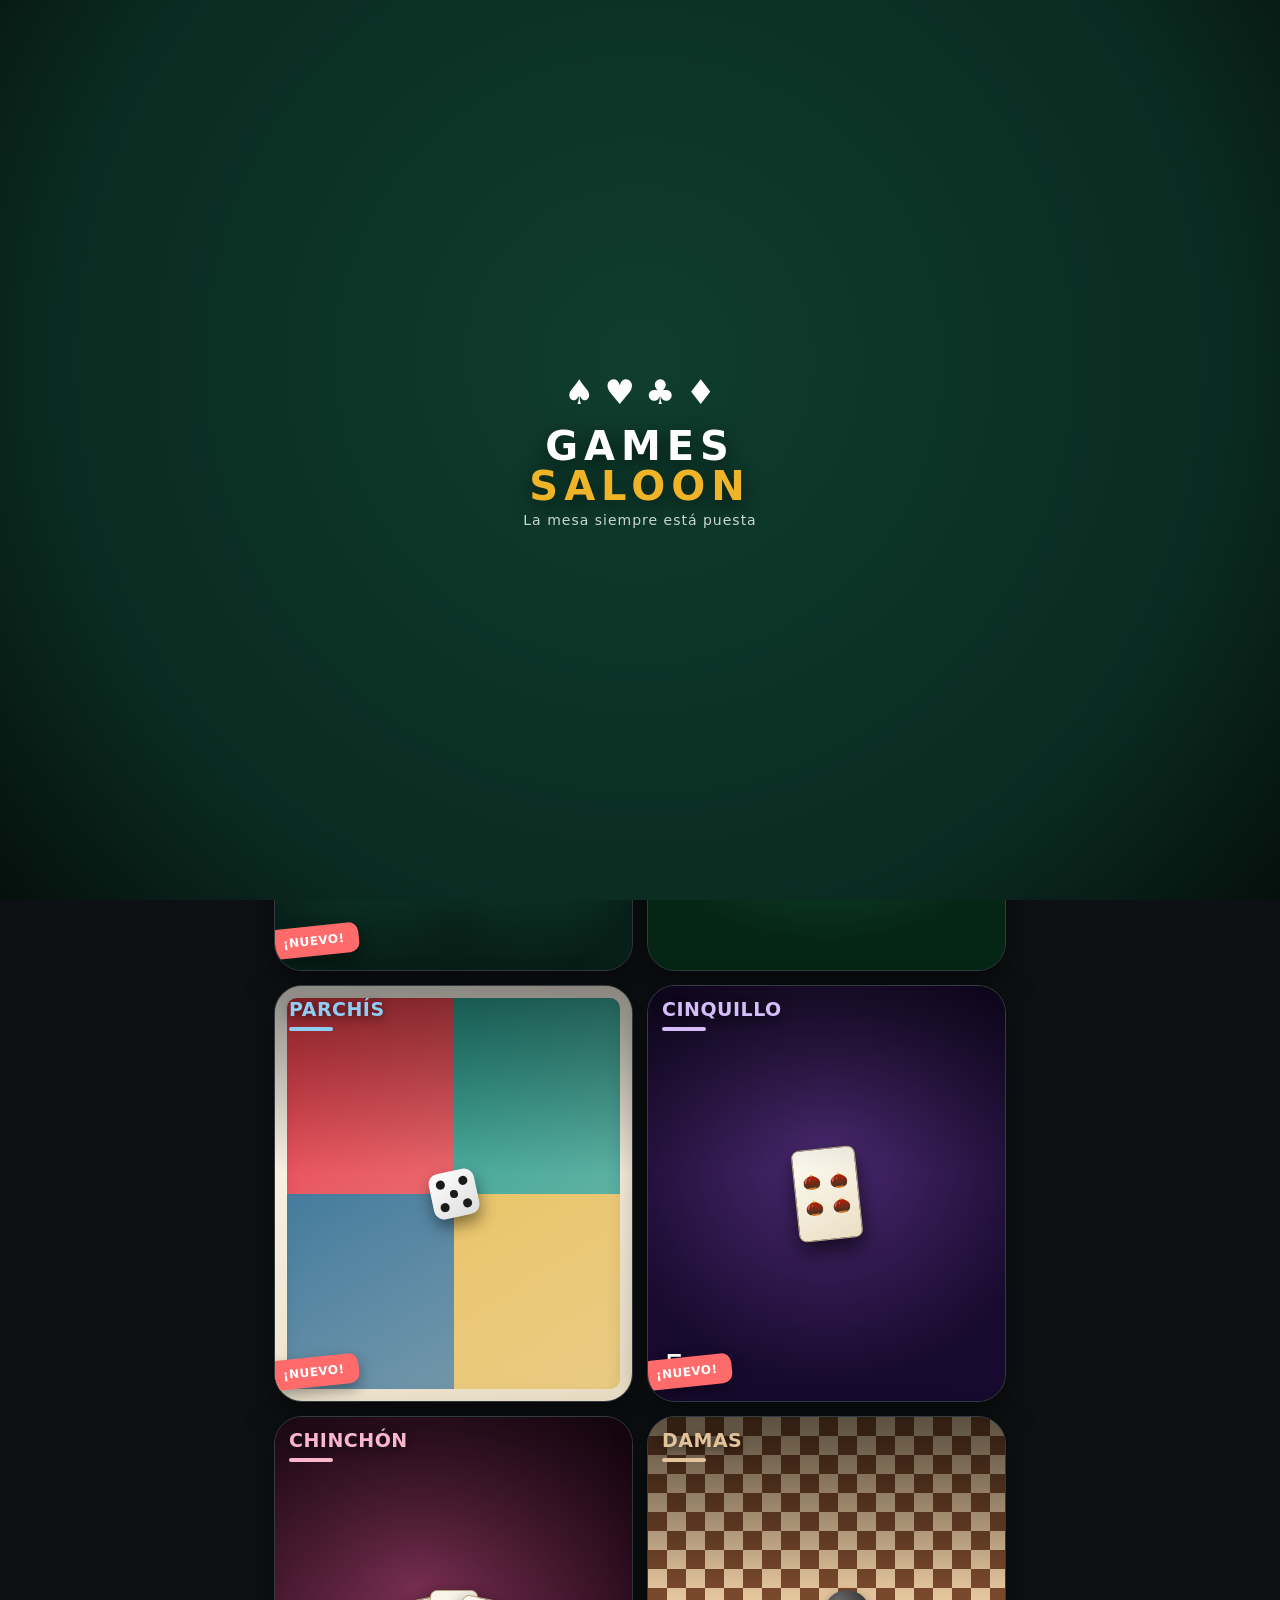
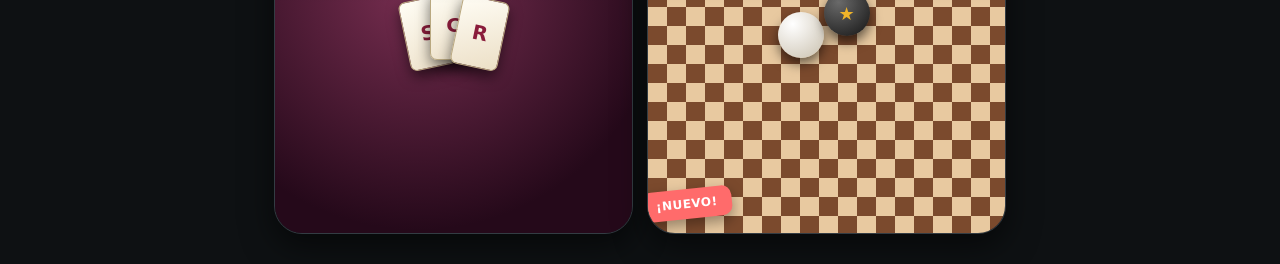
==== android/app/src/main/assets/www/index.html @ 5867a9f1 "Add files via upload" ====
<!DOCTYPE html>
<html lang="es">
<head>
<meta charset="utf-8">
<meta name="viewport" content="width=device-width,initial-scale=1,viewport-fit=cover,user-scalable=no">
<title>GamesSaloon · Xito Development</title>
<link rel="stylesheet" href="css/style.css">
</head>
<body data-theme="dark">

<div id="splash">
  <div class="splash-logo">
    <span class="suit s1">♠</span><span class="suit s2">♥</span><span class="suit s3">♣</span><span class="suit s4">♦</span>
  </div>
  <h1 class="splash-title">GAMES<br><span style="color:#f0b429">SALOON</span></h1>
  <p class="splash-sub">La mesa siempre está puesta</p>
</div>

<header id="topbar">
  <button class="icon-btn" id="menuBtn" aria-label="Menú">
    <svg viewBox="0 0 24 24"><path d="M4 7h16M4 12h10M4 17h13"/></svg>
  </button>
  <div class="brand">GAMESSALOON</div>
  <div class="top-actions">
    <button class="icon-btn" id="musicBtn" aria-label="Música">
      <svg viewBox="0 0 24 24"><path d="M9 18V5l10-2v13"/><circle cx="6.5" cy="18" r="2.5"/><circle cx="16.5" cy="16" r="2.5"/></svg>
    </button>
    <button class="icon-btn" id="themeBtn" aria-label="Tema">
      <svg viewBox="0 0 24 24"><path d="M12 3a9 9 0 1 0 9 9 7 7 0 0 1-9-9z"/></svg>
    </button>
  </div>
</header>

<nav id="drawer">
  <div class="drawer-head">
    <div class="avatar" id="avatarInit">?</div>
    <div>
      <div class="drawer-name" id="drawerName">Invitado</div>
      <div class="drawer-sub" id="drawerStats">0 partidas jugadas</div>
    </div>
  </div>
  <button class="drawer-item" data-nav="hub"><span>🎲</span> Juegos</button>
  <button class="drawer-item" data-nav="online"><span>🌐</span> Jugar online</button>
  <button class="drawer-item" data-nav="stats"><span>📊</span> Estadísticas</button>
  <button class="drawer-item" data-nav="ranking"><span>🏆</span> Ranking global</button>
  <button class="drawer-item" data-nav="settings"><span>⚙️</span> Ajustes</button>
  <div class="drawer-foot">Xito Development</div>
</nav>
<div id="scrim"></div>

<main id="view"></main>

<div id="toast"></div>

<script src="js/audio.js"></script>
<script src="js/cards.js"></script>
<script src="js/net.js"></script>
<script src="js/games/solitario.js"></script>
<script src="js/games/bingo.js"></script>
<script src="js/games/ajedrez.js"></script>
<script src="js/games/brisca.js"></script>
<script src="js/games/parchis.js"></script>
<script src="js/games/cinquillo.js"></script>
<script src="js/games/chinchon.js"></script>
<script src="js/games/damas.js"></script>
<script src="js/games/online.js"></script>
<script src="js/app.js"></script>
</body>
</html>
---- android/app/src/main/assets/www/css/style.css ----
:root{
  --r-lg:28px; --r-md:20px; --r-sm:14px;
  --ease:cubic-bezier(.2,.8,.2,1);
  --font-d:"Trebuchet MS","Segoe UI",system-ui,sans-serif;
  --font-b:system-ui,-apple-system,"Segoe UI",Roboto,sans-serif;
}
[data-theme="dark"]{
  --bg:#0e1113; --surf:#171b1e; --surf2:#1f2429; --surf3:#2a3036;
  --on:#e7edf1; --on-dim:#9aa6ae; --outline:#333c43;
  --primary:#f0b429; --on-primary:#241a00; --secondary:#4ec9a5; --danger:#ff6b6b;
  --felt1:#0f3d2e; --felt2:#0a2b21; --shadow:0 12px 32px rgba(0,0,0,.55);
}
[data-theme="light"]{
  --bg:#f6f2ea; --surf:#fffdf8; --surf2:#f0e9dc; --surf3:#e4dbc9;
  --on:#1d1b16; --on-dim:#6c6558; --outline:#d6cdba;
  --primary:#a06b00; --on-primary:#fff; --secondary:#1c7a5c; --danger:#b3261e;
  --felt1:#1d6b4f; --felt2:#14523c; --shadow:0 10px 26px rgba(60,45,20,.18);
}
*{box-sizing:border-box;-webkit-tap-highlight-color:transparent}
html,body{margin:0;height:100%}
body{background:var(--bg);color:var(--on);font-family:var(--font-b);overflow-x:hidden;
  transition:background .4s var(--ease),color .4s var(--ease)}
svg{width:24px;height:24px;fill:none;stroke:currentColor;stroke-width:2;stroke-linecap:round;stroke-linejoin:round}

/* SPLASH */
#splash{position:fixed;inset:0;z-index:100;background:radial-gradient(circle at 50% 40%,var(--felt1),var(--felt2) 70%,#05100c);
  display:grid;place-content:center;justify-items:center;gap:6px;transition:opacity .6s var(--ease),visibility .6s}
#splash.gone{opacity:0;visibility:hidden}
.splash-logo{display:flex;gap:10px;font-size:34px}
.suit{animation:pop .7s var(--ease) both}
.s1{animation-delay:.05s}.s2{animation-delay:.15s;color:#ff6b6b}.s3{animation-delay:.25s}.s4{animation-delay:.35s;color:#ff6b6b}
.suit{color:#fff}
@keyframes pop{from{transform:translateY(18px) scale(.6);opacity:0}to{transform:none;opacity:1}}
.splash-title{font-family:var(--font-d);font-size:40px;line-height:1;letter-spacing:6px;text-align:center;margin:8px 0 0;color:#fff;
  text-shadow:0 6px 20px rgba(0,0,0,.6);animation:pop .8s .35s var(--ease) both}
.splash-sub{color:#c9d8cf;margin:0;font-size:14px;letter-spacing:1px;animation:pop .8s .5s var(--ease) both}

/* TOPBAR */
#topbar{position:sticky;top:0;z-index:30;display:flex;align-items:center;gap:8px;
  padding:calc(env(safe-area-inset-top) + 10px) 14px 10px;background:color-mix(in srgb,var(--bg) 88%,transparent);
  backdrop-filter:blur(14px);border-bottom:1px solid color-mix(in srgb,var(--outline) 50%,transparent)}
.brand{font-family:var(--font-d);font-weight:700;letter-spacing:2px;font-size:16px;flex:1}
.top-actions{display:flex;gap:4px}
.icon-btn{background:none;border:0;color:var(--on);width:44px;height:44px;border-radius:50%;
  display:grid;place-items:center;transition:background .2s,transform .2s var(--ease)}
.icon-btn:active{transform:scale(.88);background:var(--surf2)}
.icon-btn.on{color:var(--primary)}

/* DRAWER */
#drawer{position:fixed;z-index:60;top:0;bottom:0;left:0;width:270px;background:var(--surf);
  transform:translateX(-105%);transition:transform .38s var(--ease);padding:calc(env(safe-area-inset-top) + 20px) 12px 20px;
  border-radius:0 var(--r-lg) var(--r-lg) 0;box-shadow:var(--shadow);display:flex;flex-direction:column;gap:6px}
#drawer.open{transform:none}
#scrim{position:fixed;inset:0;z-index:50;background:rgba(0,0,0,.5);opacity:0;visibility:hidden;transition:.35s}
#scrim.open{opacity:1;visibility:visible}
.drawer-head{display:flex;gap:12px;align-items:center;padding:6px 10px 18px}
.avatar{width:46px;height:46px;border-radius:50%;background:var(--primary);color:var(--on-primary);
  display:grid;place-items:center;font-weight:700;font-size:19px}
.drawer-name{font-weight:600}
.drawer-sub{font-size:12px;color:var(--on-dim)}
.drawer-item{display:flex;align-items:center;gap:14px;width:100%;border:0;background:none;color:var(--on);
  font:inherit;font-size:15px;padding:14px 16px;border-radius:999px;text-align:left;transition:background .2s}
.drawer-item span{font-size:18px}
.drawer-item.active,.drawer-item:active{background:var(--surf3)}
.drawer-foot{margin-top:auto;text-align:center;font-size:11px;color:var(--on-dim);letter-spacing:2px}

/* VIEW */
#view{padding:14px 14px calc(env(safe-area-inset-bottom) + 30px);max-width:760px;margin:0 auto}
.section-title{font-family:var(--font-d);font-size:13px;letter-spacing:3px;color:var(--on-dim);margin:18px 6px 10px}
.grid{display:grid;grid-template-columns:1fr 1fr;gap:14px}

/* GAME CARD */
.gcard{position:relative;border-radius:var(--r-lg);overflow:hidden;aspect-ratio:.86;border:1px solid var(--outline);
  background:var(--surf);box-shadow:var(--shadow);cursor:pointer;
  animation:rise .5s var(--ease) both;transition:transform .25s var(--ease),box-shadow .25s}
.gcard:active{transform:scale(.955)}
@keyframes rise{from{opacity:0;transform:translateY(22px)}to{opacity:1;transform:none}}
.gcard .art{position:absolute;inset:0}
.gcard .lbl{position:absolute;left:14px;top:14px;right:14px;z-index:2;font-family:var(--font-d);
  font-weight:800;font-size:19px;line-height:1.05;letter-spacing:.5px;text-transform:uppercase;
  text-shadow:0 2px 10px rgba(0,0,0,.55)}
.gcard .lbl:after{content:"";display:block;width:44px;height:4px;border-radius:4px;margin-top:7px;background:currentColor}
.gcard .veil{position:absolute;inset:0;z-index:1;background:linear-gradient(180deg,rgba(0,0,0,.45),transparent 45%)}
.badge{position:absolute;z-index:3;bottom:14px;left:-6px;background:var(--danger);color:#fff;font-weight:800;font-size:12px;
  padding:8px 14px;border-radius:10px;transform:rotate(-6deg);box-shadow:0 6px 14px rgba(0,0,0,.35);letter-spacing:.5px}
.badge.pop{background:#3fbfe0}
.gcard.soon{filter:saturate(.35) brightness(.8)}
.gcard.soon:after{content:"PRÓXIMAMENTE";position:absolute;z-index:4;inset:auto 0 0;padding:8px;text-align:center;
  background:rgba(0,0,0,.6);color:#fff;font-size:11px;letter-spacing:2px}

/* botones */
.btn{border:0;border-radius:999px;padding:15px 24px;font:inherit;font-weight:600;font-size:15px;
  background:var(--primary);color:var(--on-primary);transition:transform .2s var(--ease),filter .2s;width:100%}
.btn:active{transform:scale(.96);filter:brightness(1.1)}
.btn.ghost{background:var(--surf2);color:var(--on);border:1px solid var(--outline)}
.btn.sec{background:var(--secondary);color:#04140f}
.row{display:flex;gap:10px;margin-top:12px}
.card{background:var(--surf);border:1px solid var(--outline);border-radius:var(--r-md);padding:18px;margin-top:14px;box-shadow:var(--shadow);animation:rise .4s var(--ease) both}
.card h2{font-family:var(--font-d);margin:0 0 4px;font-size:22px}
.card p{color:var(--on-dim);margin:0 0 10px;font-size:14px;line-height:1.5}
.seg{display:flex;background:var(--surf2);border-radius:999px;padding:4px;gap:4px;margin:10px 0}
.seg button{flex:1;border:0;background:none;color:var(--on-dim);font:inherit;font-size:13px;padding:10px;border-radius:999px;transition:.25s var(--ease)}
.seg button.on{background:var(--primary);color:var(--on-primary);font-weight:700}
input[type=text]{width:100%;background:var(--surf2);border:1px solid var(--outline);border-radius:var(--r-sm);
  padding:14px;color:var(--on);font:inherit;font-size:16px}
label.fl{display:block;font-size:12px;color:var(--on-dim);margin:12px 0 6px;letter-spacing:1px}

/* board wrapper */
.board-head{display:flex;align-items:center;gap:10px;margin-bottom:10px}
.back{background:var(--surf2);border:1px solid var(--outline);color:var(--on);border-radius:999px;padding:9px 16px;font:inherit;font-size:14px}
.hud{margin-left:auto;font-size:13px;color:var(--on-dim);text-align:right;line-height:1.35}
.felt{background:radial-gradient(circle at 50% 30%,var(--felt1),var(--felt2));border-radius:var(--r-md);
  padding:12px;box-shadow:inset 0 0 60px rgba(0,0,0,.45),var(--shadow)}

/* naipes */
.pcard{position:relative;background:linear-gradient(160deg,#fff,#f1e9dc);border-radius:8px;border:1px solid #cfc4ae;
  box-shadow:0 3px 8px rgba(0,0,0,.4);color:#1a1a1a;display:flex;flex-direction:column;justify-content:space-between;
  padding:4px 5px;font-weight:800;user-select:none;transition:transform .25s var(--ease),box-shadow .2s}
.pcard.red{color:#c62828}
.pcard .mid{text-align:center;font-size:1.5em;line-height:1}
.pcard .bot{transform:rotate(180deg);font-size:.85em}
.pcard .top{font-size:.85em}
.pcard.back{background:repeating-linear-gradient(45deg,#123f6b,#123f6b 6px,#0d2f52 6px,#0d2f52 12px);border-color:#0a2440}
.pcard.sel{transform:translateY(-10px);box-shadow:0 0 0 3px var(--primary),0 8px 18px rgba(0,0,0,.5)}

#toast{position:fixed;left:50%;bottom:34px;transform:translate(-50%,20px);background:var(--surf3);color:var(--on);
  padding:13px 22px;border-radius:999px;box-shadow:var(--shadow);opacity:0;transition:.3s var(--ease);z-index:90;font-size:14px;pointer-events:none;max-width:88vw;text-align:center}
#toast.show{opacity:1;transform:translate(-50%,0)}

@media(prefers-reduced-motion:reduce){*{animation-duration:.01ms!important;transition-duration:.01ms!important}}
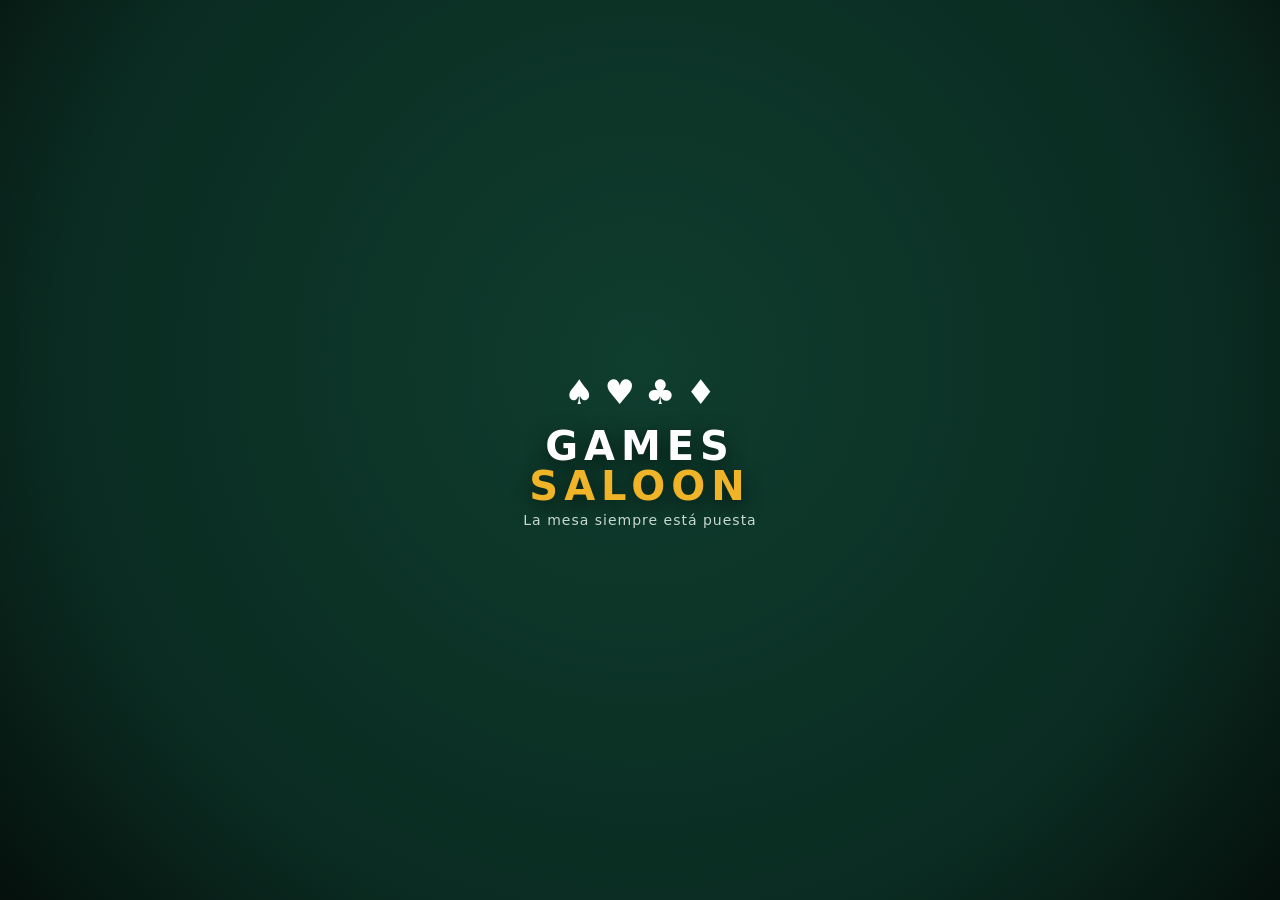
==== commit ab7b2d07: "Deploy desde GitDeploy" ====
--- a/android/app/src/main/assets/www/index.html
+++ b/android/app/src/main/assets/www/index.html
@@ -54,6 +54,7 @@
 
 <script src="js/audio.js"></script>
 <script src="js/cards.js"></script>
+<script src="js/anim.js"></script>
 <script src="js/net.js"></script>
 <script src="js/games/solitario.js"></script>
 <script src="js/games/bingo.js"></script>
--- a/android/app/src/main/assets/www/css/style.css
+++ b/android/app/src/main/assets/www/css/style.css
@@ -65,9 +65,11 @@
 .drawer-foot{margin-top:auto;text-align:center;font-size:11px;color:var(--on-dim);letter-spacing:2px}
 
 /* VIEW */
-#view{padding:14px 14px calc(env(safe-area-inset-bottom) + 30px);max-width:760px;margin:0 auto}
+#view{padding:12px 10px calc(env(safe-area-inset-bottom) + 26px);max-width:1180px;margin:0 auto}
+@media(min-width:560px){#view{padding:16px 20px calc(env(safe-area-inset-bottom) + 30px)}}
 .section-title{font-family:var(--font-d);font-size:13px;letter-spacing:3px;color:var(--on-dim);margin:18px 6px 10px}
-.grid{display:grid;grid-template-columns:1fr 1fr;gap:14px}
+.grid{display:grid;grid-template-columns:repeat(auto-fill,minmax(150px,1fr));gap:12px}
+@media(min-width:900px){.grid{gap:18px}}
 
 /* GAME CARD */
 .gcard{position:relative;border-radius:var(--r-lg);overflow:hidden;aspect-ratio:.86;border:1px solid var(--outline);
@@ -95,7 +97,7 @@
 .btn.ghost{background:var(--surf2);color:var(--on);border:1px solid var(--outline)}
 .btn.sec{background:var(--secondary);color:#04140f}
 .row{display:flex;gap:10px;margin-top:12px}
-.card{background:var(--surf);border:1px solid var(--outline);border-radius:var(--r-md);padding:18px;margin-top:14px;box-shadow:var(--shadow);animation:rise .4s var(--ease) both}
+.card{background:var(--surf);border:1px solid var(--outline);border-radius:var(--r-md);padding:16px;margin-top:12px;box-shadow:var(--shadow);animation:rise .4s var(--ease) both}
 .card h2{font-family:var(--font-d);margin:0 0 4px;font-size:22px}
 .card p{color:var(--on-dim);margin:0 0 10px;font-size:14px;line-height:1.5}
 .seg{display:flex;background:var(--surf2);border-radius:999px;padding:4px;gap:4px;margin:10px 0}
@@ -110,12 +112,13 @@
 .back{background:var(--surf2);border:1px solid var(--outline);color:var(--on);border-radius:999px;padding:9px 16px;font:inherit;font-size:14px}
 .hud{margin-left:auto;font-size:13px;color:var(--on-dim);text-align:right;line-height:1.35}
 .felt{background:radial-gradient(circle at 50% 30%,var(--felt1),var(--felt2));border-radius:var(--r-md);
-  padding:12px;box-shadow:inset 0 0 60px rgba(0,0,0,.45),var(--shadow)}
+  padding:8px;box-shadow:inset 0 0 60px rgba(0,0,0,.45),var(--shadow)}
 
 /* naipes */
-.pcard{position:relative;background:linear-gradient(160deg,#fff,#f1e9dc);border-radius:8px;border:1px solid #cfc4ae;
+.pcard{position:relative;will-change:transform;background:linear-gradient(160deg,#fff,#f1e9dc);border-radius:8px;border:1px solid #cfc4ae;
   box-shadow:0 3px 8px rgba(0,0,0,.4);color:#1a1a1a;display:flex;flex-direction:column;justify-content:space-between;
-  padding:4px 5px;font-weight:800;user-select:none;transition:transform .25s var(--ease),box-shadow .2s}
+  padding:4px 5px;font-weight:800;user-select:none;
+  transition:transform .42s cubic-bezier(.22,1,.28,1),box-shadow .3s var(--ease),opacity .3s}
 .pcard.red{color:#c62828}
 .pcard .mid{text-align:center;font-size:1.5em;line-height:1}
 .pcard .bot{transform:rotate(180deg);font-size:.85em}
@@ -128,3 +131,14 @@
 #toast.show{opacity:1;transform:translate(-50%,0)}
 
 @media(prefers-reduced-motion:reduce){*{animation-duration:.01ms!important;transition-duration:.01ms!important}}
+
+
+/* --- movimientos suaves --- */
+.slide-in{animation:slideIn .42s cubic-bezier(.22,1,.28,1) both}
+@keyframes slideIn{from{transform:translate(var(--dx),var(--dy)) scale(1.04)}to{transform:none}}
+.deal{animation:dealIn .5s cubic-bezier(.22,1,.28,1) both}
+@keyframes dealIn{from{opacity:0;transform:translateY(-26px) rotate(-8deg) scale(.9)}to{opacity:1;transform:none}}
+.piece{transition:transform .4s cubic-bezier(.22,1,.28,1),box-shadow .25s;will-change:transform}
+.pop-in{animation:popIn .35s var(--ease) both}
+@keyframes popIn{from{transform:scale(.5);opacity:0}to{transform:scale(1);opacity:1}}
+.board-wrap{width:100%;max-width:min(94vw,620px);margin:0 auto}
